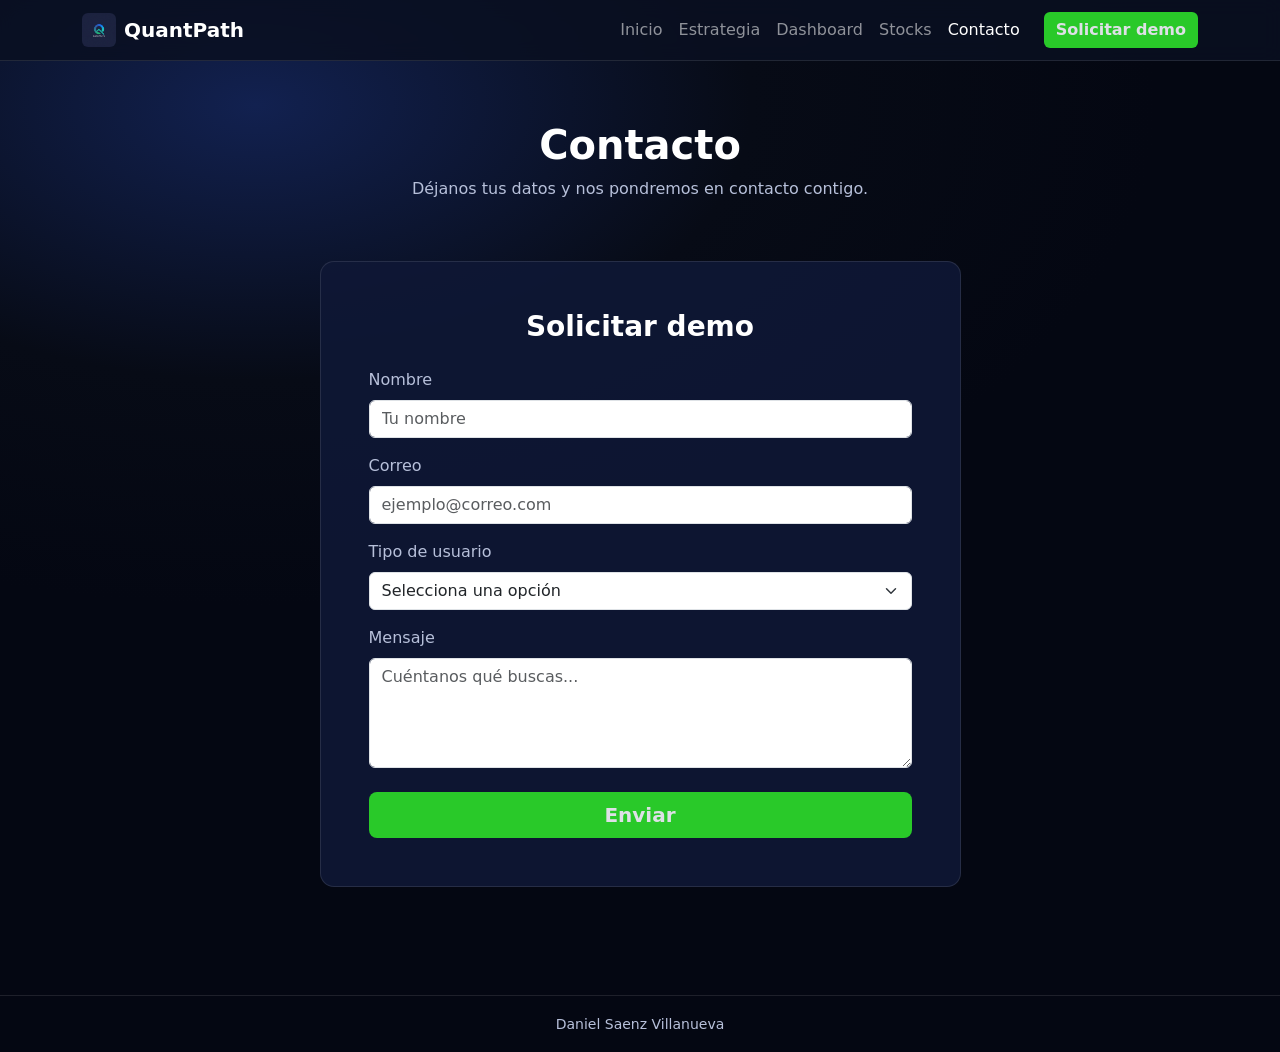
==== contacto.html @ 76c4dd15 "Proyecto Quanth Pad" ====
<!doctype html>
<html lang="es">
<head>
  <meta charset="utf-8">
  <meta name="viewport" content="width=device-width, initial-scale=1">
  <title>QuantPath </title>
  <!--Icono de la Pagina-->
  <link rel="shortcut icon" href="/img/logo.png" type="image/png">
  <!--Bootstrap-->
  <link href="https://cdn.jsdelivr.net/npm/bootstrap@5.3.3/dist/css/bootstrap.min.css" rel="stylesheet">
  <script src="https://cdn.jsdelivr.net/npm/bootstrap@5.3.3/dist/js/bootstrap.bundle.min.js"></script>
  <!--Link a CSS-->
  <link rel="stylesheet" href="css/styles.css">
</head>
<body>

<!-- NAVBAR -->
<nav class="navbar navbar-expand-lg navbar-dark sticky-top">
  <div class="container">
    <a class="navbar-brand fw-bold d-flex align-items-center gap-2" href="index.html">
      <img src="img/logo.png" alt="logo" width="34" height="34" class="rounded">
      QuantPath
    </a>

    <button class="navbar-toggler" type="button" data-bs-toggle="collapse" data-bs-target="#nav">
      <span class="navbar-toggler-icon"></span>
    </button>

    <div class="collapse navbar-collapse" id="nav">
      <ul class="navbar-nav ms-auto">
        <li class="nav-item"><a class="nav-link" href="index.html">Inicio</a></li>
        <li class="nav-item"><a class="nav-link" href="estrategia.html">Estrategia</a></li>
        <li class="nav-item"><a class="nav-link" href="dashboard.html">Dashboard</a></li>
        <li class="nav-item"><a class="nav-link" href="stocks.html">Stocks</a></li>
        <li class="nav-item"><a class="nav-link active" href="contacto.html">Contacto</a></li>
      </ul>

      <a class="btn btn-primary-qp ms-lg-3 mt-3 mt-lg-0" href="contacto.html">
        Solicitar demo
      </a>
    </div>
  </div>
</nav>

<!-- ENCABEZADO CONTACTO -->
<header class="section">
  <div class="container text-center">
    <h1 class="fw-bold">Contacto</h1>
    <p class="text-muted-qp mb-0">
      Déjanos tus datos y nos pondremos en contacto contigo.
    </p>
  </div>
</header>

<!-- FORMULARIO -->
<section class="section pt-0">
  <div class="container">
    <div class="row justify-content-center">

      <div class="col-lg-7 col-md-9">
        <div class="card-qp p-4 p-lg-5">
          <h3 class="fw-bold mb-4 text-center">Solicitar demo</h3>

          <form>
            <!-- Nombre -->
            <div class="mb-3">
              <label class="form-label text-muted-qp">Nombre</label>
              <input type="text" class="form-control" placeholder="Tu nombre" required>
            </div>

            <!-- Correo -->
            <div class="mb-3">
              <label class="form-label text-muted-qp">Correo</label>
              <input type="email" class="form-control" placeholder="ejemplo@correo.com" required>
            </div>

            <!-- Tipo de usuario -->
            <div class="mb-3">
              <label class="form-label text-muted-qp">Tipo de usuario</label>
              <select class="form-select" required>
                <option value="" selected disabled>Selecciona una opción</option>
                <option>Principiante</option>
                <option>Inversionista personal</option>
                <option>Inversionista profesional</option>
                <option>Otro</option>
              </select>
            </div>

            <!-- Mensaje -->
            <div class="mb-4">
              <label class="form-label text-muted-qp">Mensaje</label>
              <textarea class="form-control" rows="4" placeholder="Cuéntanos qué buscas..." required></textarea>
            </div>

            <!-- Botón -->
            <button type="submit" class="btn btn-primary-qp w-100 btn-lg">
              Enviar
            </button>

          </form>

        </div>
      </div>

    </div>
  </div>
</section>

<!--Footer-->
<footer class="text-center py-3 mt-5" style="border-top: 1px solid rgba(255,255,255,.1);">
  <div class="container">
    <small class="text-muted-qp">
      Daniel Saenz Villanueva
    </small>
  </div>
</footer>

</body>
</html>
---- css/styles.css ----
:root{
  --bg: #070b16;
  --nav: #0a1022;
  --card: #0f1836;
  --border: rgba(255,255,255,.10);
  --text: #ffffff;
  --muted: #b7c0da;
  --primary: #3b82f6;  
  --primary2: #60a5fa;
  --secondary: rgb(41, 201, 41);  
}

body{
  background: radial-gradient(900px 500px at 20% 10%, #122150 0%, var(--bg) 55%, #040712 100%);
  color: var(--text);
}

.navbar{
  background: rgba(10, 16, 34, .85);
  border-bottom: 1px solid var(--border);
  backdrop-filter: blur(10px);
}

.section{
  padding: 60px 0;
}

.card-qp{
  background: rgba(15, 24, 54, .90);
  border: 1px solid var(--border);
  border-radius: 14px;
}

.text-muted-qp{
  color: var(--muted);
}

.btn-primary-qp{
  background: var(--secondary);
  border: none;
  color: #dee0e6;
  font-weight: 800;
}
.btn-primary-qp:hover{
  background: var(--primary2);
  color: #081027;
}

.hero-img{
  height: 560px;
  object-fit: cover;
  filter: brightness(.60);
}

.hr-qp{
  border-top: 1px solid rgba(255,255,255,.14);
  opacity: 1;
}

.alt-section{
  background: rgba(255,255,255,.03);
  border-top: 1px solid rgba(255,255,255,.06);
  border-bottom: 1px solid rgba(255,255,255,.06);
}

.feature-img{
  height: 150px;  
  object-fit: cover;
  display: block;
}

body {
  min-height: 100vh;
  display: flex;
  flex-direction: column;
}

footer {
  margin-top: auto;
}
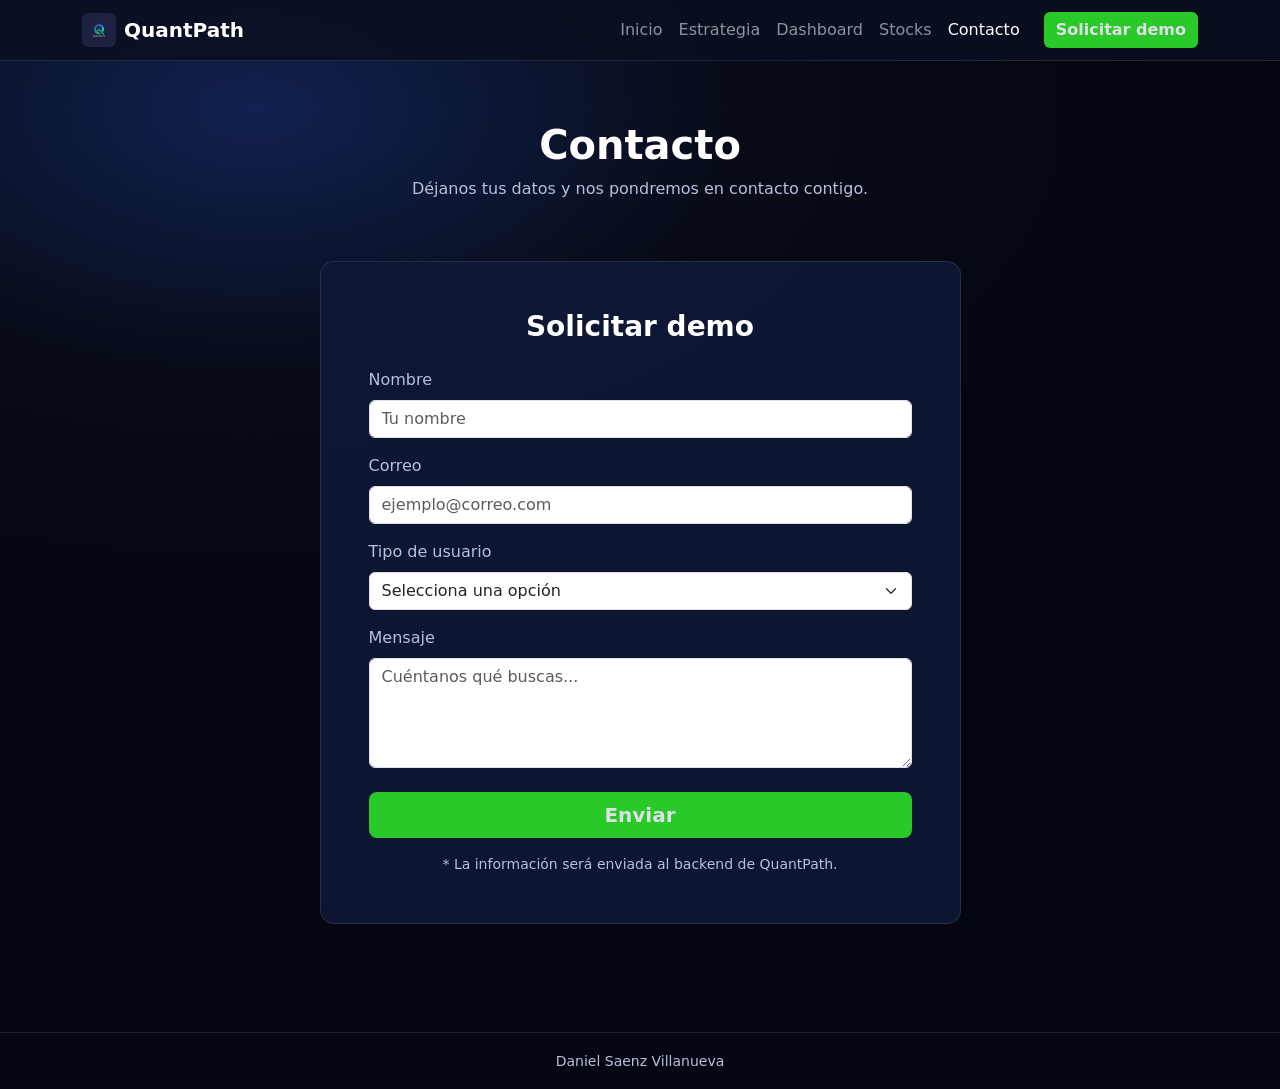
==== commit 568e236c: "Conectar frontend con backend" ====
--- a/contacto.html
+++ b/contacto.html
@@ -61,43 +61,46 @@
         <div class="card-qp p-4 p-lg-5">
           <h3 class="fw-bold mb-4 text-center">Solicitar demo</h3>
 
-          <form>
-            <!-- Nombre -->
-            <div class="mb-3">
-              <label class="form-label text-muted-qp">Nombre</label>
-              <input type="text" class="form-control" placeholder="Tu nombre" required>
-            </div>
+          <form id="formContacto">
+  <!-- Nombre -->
+  <div class="mb-3">
+    <label class="form-label text-muted-qp">Nombre</label>
+    <input type="text" id="nombre" class="form-control" placeholder="Tu nombre" required>
+  </div>
 
-            <!-- Correo -->
-            <div class="mb-3">
-              <label class="form-label text-muted-qp">Correo</label>
-              <input type="email" class="form-control" placeholder="ejemplo@correo.com" required>
-            </div>
+  <!-- Correo -->
+  <div class="mb-3">
+    <label class="form-label text-muted-qp">Correo</label>
+    <input type="email" id="correo" class="form-control" placeholder="ejemplo@correo.com" required>
+  </div>
 
-            <!-- Tipo de usuario -->
-            <div class="mb-3">
-              <label class="form-label text-muted-qp">Tipo de usuario</label>
-              <select class="form-select" required>
-                <option value="" selected disabled>Selecciona una opción</option>
-                <option>Principiante</option>
-                <option>Inversionista personal</option>
-                <option>Inversionista profesional</option>
-                <option>Otro</option>
-              </select>
-            </div>
+  <!-- Tipo de usuario -->
+  <div class="mb-3">
+    <label class="form-label text-muted-qp">Tipo de usuario</label>
+    <select id="tipoUsuario" class="form-select" required>
+      <option value="" selected disabled>Selecciona una opción</option>
+      <option>Principiante</option>
+      <option>Inversionista personal</option>
+      <option>Curioso del mercado</option>
+      <option>Otro</option>
+    </select>
+  </div>
 
-            <!-- Mensaje -->
-            <div class="mb-4">
-              <label class="form-label text-muted-qp">Mensaje</label>
-              <textarea class="form-control" rows="4" placeholder="Cuéntanos qué buscas..." required></textarea>
-            </div>
+  <!-- Mensaje -->
+  <div class="mb-4">
+    <label class="form-label text-muted-qp">Mensaje</label>
+    <textarea id="mensaje" class="form-control" rows="4" placeholder="Cuéntanos qué buscas..." required></textarea>
+  </div>
 
-            <!-- Botón -->
-            <button type="submit" class="btn btn-primary-qp w-100 btn-lg">
-              Enviar
-            </button>
+  <!-- Botón -->
+  <button type="submit" class="btn btn-primary-qp w-100 btn-lg">
+    Enviar
+  </button>
 
-          </form>
+  <p class="text-muted-qp small mt-3 mb-0 text-center">
+    * La información será enviada al backend de QuantPath.
+  </p>
+</form>
 
         </div>
       </div>
@@ -115,5 +118,8 @@
   </div>
 </footer>
 
+<!-- JS Contacto -->
+<script src="js/contacto.js"></script>
+
 </body>
 </html>
